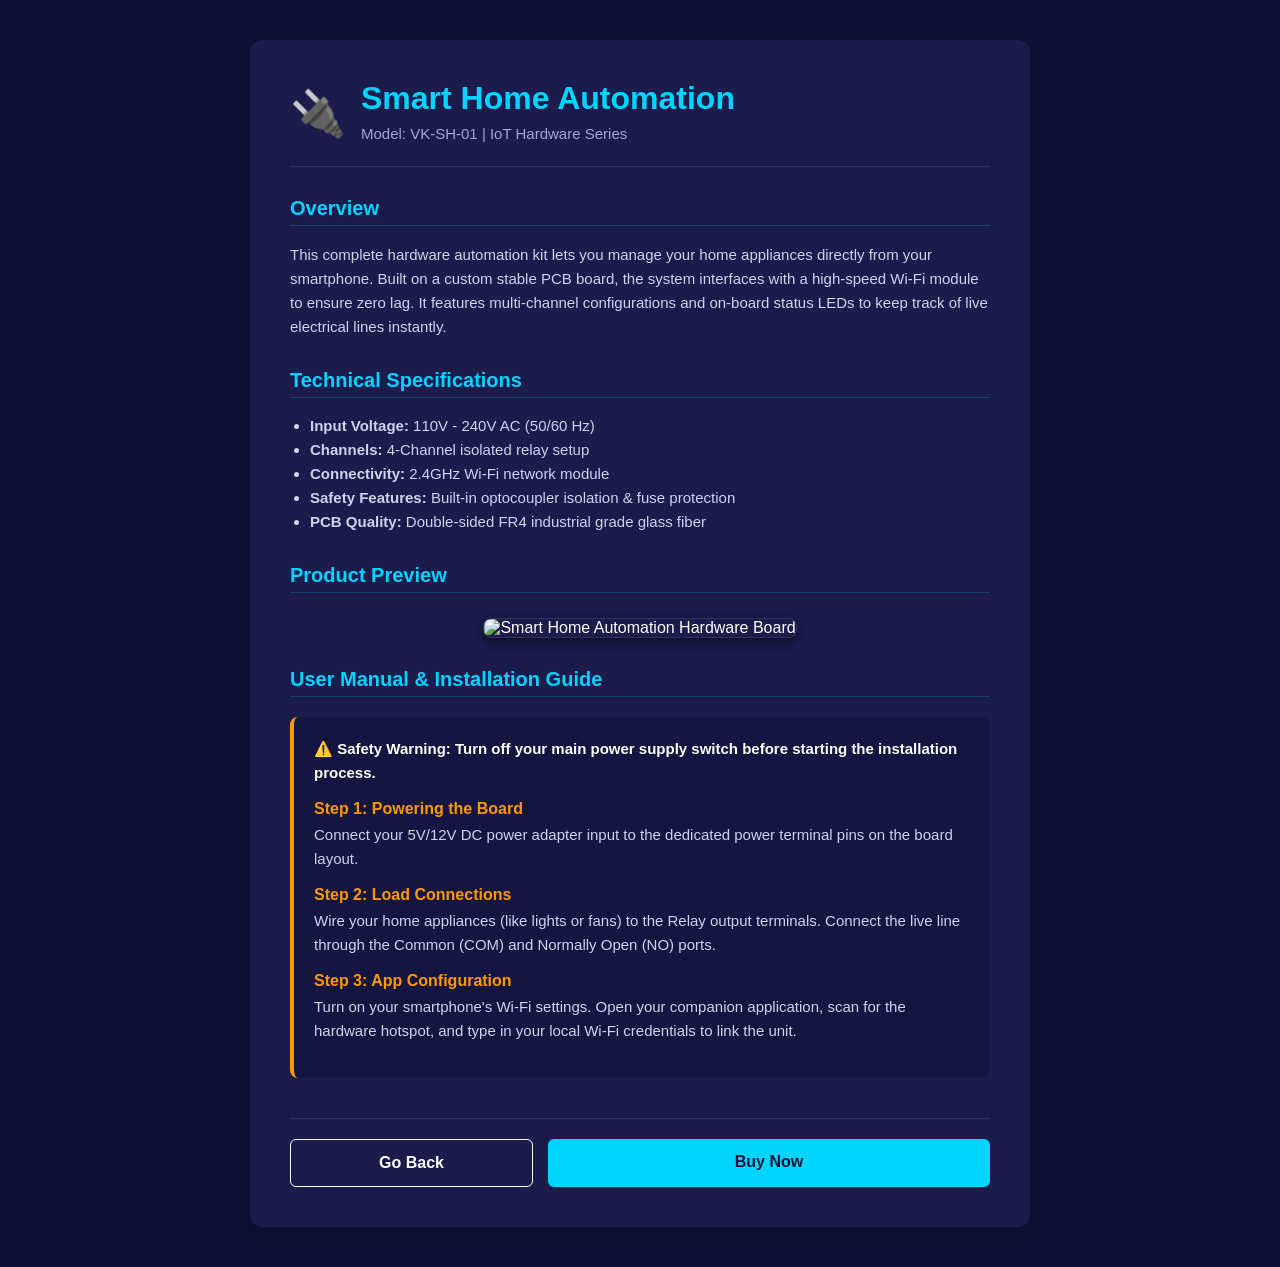
==== vk frontend/Explorer kit 1.html @ e94daa0b "first commit" ====
<!DOCTYPE html>
<html lang="en">
<head>
    <meta charset="UTF-8">
    <meta name="viewport" content="width=device-width, initial-scale=1.0">
    <title>Smart Home Automation - Product Details</title>
    <style>
        body {
            font-family: Arial, sans-serif;
            background-color: #101036; /* Dark blue background matching your logo */
            color: #ffffff;
            margin: 0;
            padding: 40px 20px;
            display: flex;
            justify-content: center;
        }
        .product-container {
            background-color: #1b1b4c;
            max-width: 700px;
            width: 100%;
            padding: 40px;
            border-radius: 12px;
            box-shadow: 0 4px 15px rgba(0,0,0,0.3);
        }
        .product-header {
            display: flex;
            align-items: center;
            gap: 15px;
            margin-bottom: 20px;
            border-bottom: 1px solid rgba(255, 255, 255, 0.1);
            padding-bottom: 20px;
        }
        .product-icon {
            font-size: 45px;
        }
        h1 {
            color: #00d4ff;
            margin: 0;
        }
        h2 {
            color: #00d4ff;
            font-size: 20px;
            margin-top: 30px;
            border-bottom: 1px solid rgba(0, 212, 255, 0.2);
            padding-bottom: 5px;
        }
        p, li {
            line-height: 1.6;
            color: #d1d1f0;
            font-size: 15px;
        }
        ul {
            padding-left: 20px;
        }
        /* Product Image Styling */
        .product-image-box {
            width: 100%;
            margin: 25px 0;
            text-align: center;
        }
        .product-image {
            max-width: 100%;
            height: auto;
            border-radius: 8px;
            box-shadow: 0 4px 10px rgba(0,0,0,0.5);
            border: 1px solid rgba(255,255,255,0.1);
        }
        /* Manual Section Box */
        .manual-section {
            background-color: rgba(16, 16, 54, 0.5);
            padding: 20px;
            border-radius: 8px;
            border-left: 4px solid #ff9800; /* Orange accent line */
            margin-top: 20px;
        }
        .manual-step {
            margin-bottom: 15px;
        }
        .step-title {
            font-weight: bold;
            color: #ff9800;
        }
        /* Fixed Action Buttons at the Bottom */
        .button-group {
            display: flex;
            gap: 15px;
            margin-top: 40px;
            padding-top: 20px;
            border-top: 1px solid rgba(255, 255, 255, 0.1);
        }
        .btn-buy {
            background-color: #00d4ff;
            color: #101036;
            padding: 14px 40px;
            border: none;
            border-radius: 6px;
            font-weight: bold;
            text-decoration: none;
            cursor: pointer;
            text-align: center;
            flex: 2;
            transition: background 0.2s;
        }
        .btn-buy:hover {
            background-color: #00b2d6;
        }
        .btn-back {
            background-color: transparent;
            color: #ffffff;
            padding: 14px 30px;
            border: 1px solid #ffffff;
            border-radius: 6px;
            font-weight: bold;
            text-decoration: none;
            cursor: pointer;
            text-align: center;
            flex: 1;
            transition: background 0.2s;
        }
        .btn-back:hover {
            background-color: rgba(255,255,255,0.1);
        }
    </style>
</head>
<body>

    <div class="product-container">
        <!-- Header -->
        <div class="product-header">
            <div class="product-icon">🔌</div>
            <div>
                <h1>Smart Home Automation</h1>
                <p style="margin: 5px 0 0 0; color: #a5a5d9;">Model: VK-SH-01 | IoT Hardware Series</p>
            </div>
        </div>

        <!-- Description -->
        <h2>Overview</h2>
        <p>This complete hardware automation kit lets you manage your home appliances directly from your smartphone. Built on a custom stable PCB board, the system interfaces with a high-speed Wi-Fi module to ensure zero lag. It features multi-channel configurations and on-board status LEDs to keep track of live electrical lines instantly.</p>

        <!-- Technical Specifications -->
        <h2>Technical Specifications</h2>
        <ul>
            <li><strong>Input Voltage:</strong> 110V - 240V AC (50/60 Hz)</li>
            <li><strong>Channels:</strong> 4-Channel isolated relay setup</li>
            <li><strong>Connectivity:</strong> 2.4GHz Wi-Fi network module</li>
            <li><strong>Safety Features:</strong> Built-in optocoupler isolation & fuse protection</li>
            <li><strong>PCB Quality:</strong> Double-sided FR4 industrial grade glass fiber</li>
        </ul>

        <!-- Product Image Section (Before the Manual) -->
        <h2>Product Preview</h2>
        <div class="product-image-box">
            <!-- Replace "product-photo.jpg" with your actual image path -->
            <img src="product-photo.jpg" alt="Smart Home Automation Hardware Board" class="product-image">
        </div>

        <!-- User Manual & Installation Guide -->
        <h2>User Manual & Installation Guide</h2>
        <div class="manual-section">
            <p style="margin-top: 0; font-weight: bold; color: #ffffff;">⚠️ Safety Warning: Turn off your main power supply switch before starting the installation process.</p>
            
            <div class="manual-step">
                <span class="step-title">Step 1: Powering the Board</span>
                <p style="margin: 5px 0 0 0;">Connect your 5V/12V DC power adapter input to the dedicated power terminal pins on the board layout.</p>
            </div>
            
            <div class="manual-step">
                <span class="step-title">Step 2: Load Connections</span>
                <p style="margin: 5px 0 0 0;">Wire your home appliances (like lights or fans) to the Relay output terminals. Connect the live line through the Common (COM) and Normally Open (NO) ports.</p>
            </div>
            
            <div class="manual-step">
                <span class="step-title">Step 3: App Configuration</span>
                <p style="margin: 5px 0 0 0;">Turn on your smartphone's Wi-Fi settings. Open your companion application, scan for the hardware hotspot, and type in your local Wi-Fi credentials to link the unit.</p>
            </div>
        </div>

        <!-- Scroll down to find buttons -->
        <div class="button-group">
            <!-- Back button links to index page -->
            <a href="html.html" class="btn-back">Go Back</a>
            <!-- Buy Now button at the absolute bottom -->
            <a href="#" class="btn-buy">Buy Now</a>
        </div>
    </div>

</body>
</html>
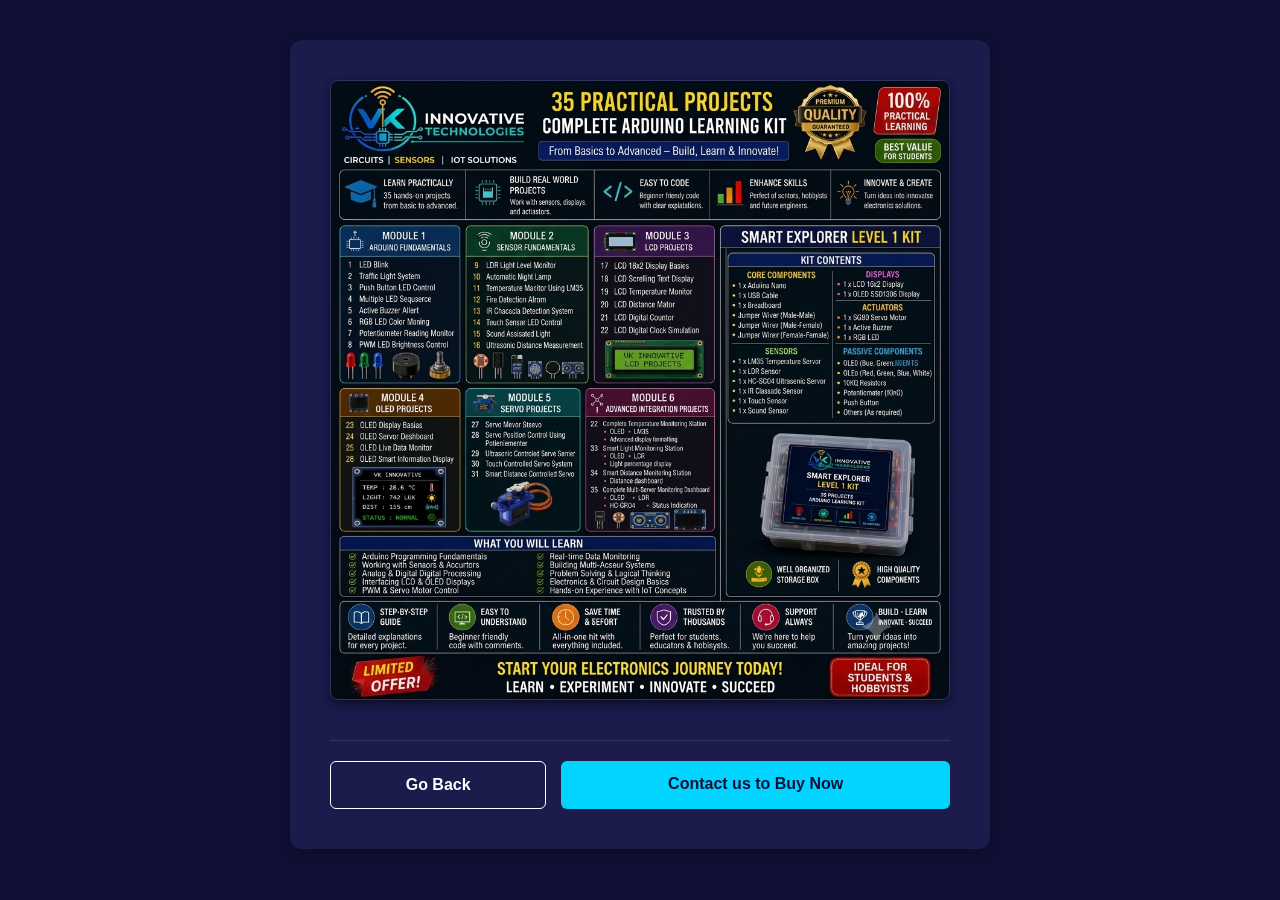
==== commit ce08f490: "vesion1" ====
--- a/vk frontend/Explorer kit 1.html
+++ b/vk frontend/Explorer kit 1.html
@@ -1,3 +1,4 @@
+
 <!DOCTYPE html>
 <html lang="en">
 <head>
@@ -5,6 +6,11 @@
     <meta name="viewport" content="width=device-width, initial-scale=1.0">
     <title>Smart Home Automation - Product Details</title>
     <style>
+        * {
+            margin: 0;
+            padding: 0;
+            box-sizing: border-box;
+        }
         body {
             font-family: Arial, sans-serif;
             background-color: #101036; /* Dark blue background matching your logo */
@@ -52,18 +58,19 @@
         ul {
             padding-left: 20px;
         }
-        /* Product Image Styling */
+        /* Product Image Styling - Ensures full screen/container width */
         .product-image-box {
             width: 100%;
-            margin: 25px 0;
+            margin-bottom: 25px;
             text-align: center;
         }
         .product-image {
-            max-width: 100%;
+            width: 100%;
             height: auto;
             border-radius: 8px;
             box-shadow: 0 4px 10px rgba(0,0,0,0.5);
             border: 1px solid rgba(255,255,255,0.1);
+            display: block;
         }
         /* Manual Section Box */
         .manual-section {
@@ -125,65 +132,17 @@
 <body>
 
     <div class="product-container">
-        <!-- Header -->
-        <div class="product-header">
-            <div class="product-icon">🔌</div>
-            <div>
-                <h1>Smart Home Automation</h1>
-                <p style="margin: 5px 0 0 0; color: #a5a5d9;">Model: VK-SH-01 | IoT Hardware Series</p>
-            </div>
+        
+        <div class="product-image-box">
+            <img src="./project kit list.png" alt="Project Kit List" class="product-image">
         </div>
 
-        <!-- Description -->
-        <h2>Overview</h2>
-        <p>This complete hardware automation kit lets you manage your home appliances directly from your smartphone. Built on a custom stable PCB board, the system interfaces with a high-speed Wi-Fi module to ensure zero lag. It features multi-channel configurations and on-board status LEDs to keep track of live electrical lines instantly.</p>
-
-        <!-- Technical Specifications -->
-        <h2>Technical Specifications</h2>
-        <ul>
-            <li><strong>Input Voltage:</strong> 110V - 240V AC (50/60 Hz)</li>
-            <li><strong>Channels:</strong> 4-Channel isolated relay setup</li>
-            <li><strong>Connectivity:</strong> 2.4GHz Wi-Fi network module</li>
-            <li><strong>Safety Features:</strong> Built-in optocoupler isolation & fuse protection</li>
-            <li><strong>PCB Quality:</strong> Double-sided FR4 industrial grade glass fiber</li>
-        </ul>
-
-        <!-- Product Image Section (Before the Manual) -->
-        <h2>Product Preview</h2>
-        <div class="product-image-box">
-            <!-- Replace "product-photo.jpg" with your actual image path -->
-            <img src="product-photo.jpg" alt="Smart Home Automation Hardware Board" class="product-image">
+        <div class="button-group">
+            <a href="index.html" class="btn-back">Go Back</a>
+            <a href="index.html#contact" class="btn-buy">Contact us to Buy Now</a>
         </div>
 
-        <!-- User Manual & Installation Guide -->
-        <h2>User Manual & Installation Guide</h2>
-        <div class="manual-section">
-            <p style="margin-top: 0; font-weight: bold; color: #ffffff;">⚠️ Safety Warning: Turn off your main power supply switch before starting the installation process.</p>
-            
-            <div class="manual-step">
-                <span class="step-title">Step 1: Powering the Board</span>
-                <p style="margin: 5px 0 0 0;">Connect your 5V/12V DC power adapter input to the dedicated power terminal pins on the board layout.</p>
-            </div>
-            
-            <div class="manual-step">
-                <span class="step-title">Step 2: Load Connections</span>
-                <p style="margin: 5px 0 0 0;">Wire your home appliances (like lights or fans) to the Relay output terminals. Connect the live line through the Common (COM) and Normally Open (NO) ports.</p>
-            </div>
-            
-            <div class="manual-step">
-                <span class="step-title">Step 3: App Configuration</span>
-                <p style="margin: 5px 0 0 0;">Turn on your smartphone's Wi-Fi settings. Open your companion application, scan for the hardware hotspot, and type in your local Wi-Fi credentials to link the unit.</p>
-            </div>
-        </div>
-
-        <!-- Scroll down to find buttons -->
-        <div class="button-group">
-            <!-- Back button links to index page -->
-            <a href="html.html" class="btn-back">Go Back</a>
-            <!-- Buy Now button at the absolute bottom -->
-            <a href="#" class="btn-buy">Buy Now</a>
-        </div>
     </div>
 
 </body>
-</html>
+</html>
